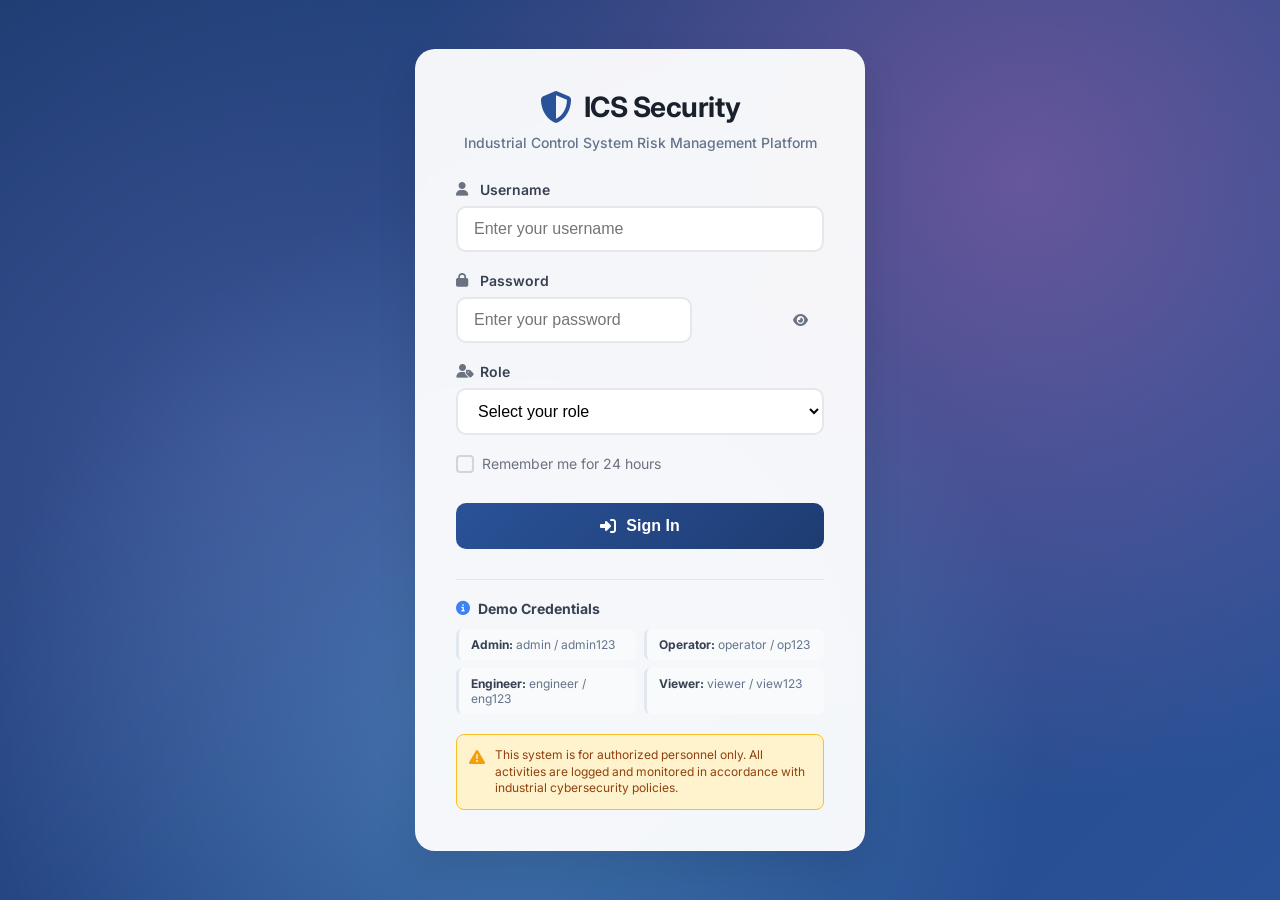
==== dashboard/login.html @ a98034be "Initial commit: ICS Security Risk Management Dashboard with authentication system" ====
<!DOCTYPE html>
<html lang="en">
<head>
  <meta charset="utf-8" />
  <meta name="viewport" content="width=device-width, initial-scale=1" />
  <title>ICS Security Login</title>
  <link rel="preconnect" href="https://fonts.googleapis.com">
  <link rel="preconnect" href="https://fonts.gstatic.com" crossorigin>
  <link href="https://fonts.googleapis.com/css2?family=Inter:wght@400;500;600;700&display=swap" rel="stylesheet">
  <link rel="stylesheet" href="https://cdn.jsdelivr.net/npm/@fortawesome/fontawesome-free@6.5.2/css/all.min.css">
  <link rel="stylesheet" href="login-styles.css" />
</head>
<body>
  <div class="login-container">
    <div class="login-card">
      <div class="login-header">
        <div class="logo">
          <i class="fa-solid fa-shield-halved"></i>
          <h1>ICS Security</h1>
        </div>
        <p>Industrial Control System Risk Management Platform</p>
      </div>
      
      <form id="loginForm" class="login-form">
        <div class="form-group">
          <label for="username">
            <i class="fa-solid fa-user"></i>
            Username
          </label>
          <input 
            type="text" 
            id="username" 
            name="username" 
            required 
            autocomplete="username"
            placeholder="Enter your username"
          />
        </div>
        
        <div class="form-group">
          <label for="password">
            <i class="fa-solid fa-lock"></i>
            Password
          </label>
          <div class="password-input">
            <input 
              type="password" 
              id="password" 
              name="password" 
              required 
              autocomplete="current-password"
              placeholder="Enter your password"
            />
            <button type="button" id="togglePassword" class="password-toggle">
              <i class="fa-solid fa-eye"></i>
            </button>
          </div>
        </div>
        
        <div class="form-group">
          <label for="role">
            <i class="fa-solid fa-user-tag"></i>
            Role
          </label>
          <select id="role" name="role" required>
            <option value="">Select your role</option>
            <option value="admin">System Administrator</option>
            <option value="operator">Control Room Operator</option>
            <option value="engineer">Security Engineer</option>
            <option value="viewer">Read-Only Viewer</option>
          </select>
        </div>
        
        <div class="form-options">
          <label class="checkbox-label">
            <input type="checkbox" id="rememberMe" name="rememberMe">
            <span class="checkmark"></span>
            Remember me for 24 hours
          </label>
        </div>
        
        <button type="submit" class="login-btn" id="loginBtn">
          <i class="fa-solid fa-sign-in-alt"></i>
          Sign In
        </button>
      </form>
      
      <div class="login-footer">
        <div class="demo-credentials">
          <h4><i class="fa-solid fa-info-circle"></i> Demo Credentials</h4>
          <div class="credentials-grid">
            <div class="credential-item">
              <strong>Admin:</strong> admin / admin123
            </div>
            <div class="credential-item">
              <strong>Operator:</strong> operator / op123
            </div>
            <div class="credential-item">
              <strong>Engineer:</strong> engineer / eng123
            </div>
            <div class="credential-item">
              <strong>Viewer:</strong> viewer / view123
            </div>
          </div>
        </div>
        
        <div class="security-notice">
          <i class="fa-solid fa-exclamation-triangle"></i>
          <p>This system is for authorized personnel only. All activities are logged and monitored in accordance with industrial cybersecurity policies.</p>
        </div>
      </div>
    </div>
    
    <!-- Loading Overlay -->
    <div id="loadingOverlay" class="loading-overlay" style="display: none;">
      <div class="loading-spinner">
        <i class="fa-solid fa-spinner fa-spin"></i>
        <p>Authenticating...</p>
      </div>
    </div>
    
    <!-- Alert Messages -->
    <div id="alertContainer" class="alert-container"></div>
  </div>
  
  <script src="login-script.js"></script>
</body>
</html>
---- dashboard/login-styles.css ----
/* ICS Security Login Styles */

* {
  margin: 0;
  padding: 0;
  box-sizing: border-box;
}

body {
  font-family: 'Inter', -apple-system, BlinkMacSystemFont, 'Segoe UI', sans-serif;
  background: linear-gradient(135deg, #1e3c72 0%, #2a5298 100%);
  min-height: 100vh;
  display: flex;
  align-items: center;
  justify-content: center;
  padding: 20px;
  position: relative;
  overflow-x: hidden;
}

/* Animated background particles */
body::before {
  content: '';
  position: absolute;
  top: 0;
  left: 0;
  width: 100%;
  height: 100%;
  background-image: radial-gradient(circle at 20% 50%, rgba(120, 119, 198, 0.3) 0%, transparent 50%),
                    radial-gradient(circle at 80% 20%, rgba(255, 119, 198, 0.3) 0%, transparent 50%),
                    radial-gradient(circle at 40% 80%, rgba(120, 219, 255, 0.3) 0%, transparent 50%);
  animation: float 6s ease-in-out infinite;
  z-index: -1;
}

@keyframes float {
  0%, 100% { transform: translateY(0px); }
  50% { transform: translateY(-20px); }
}

.login-container {
  width: 100%;
  max-width: 450px;
  position: relative;
  z-index: 1;
}

.login-card {
  background: rgba(255, 255, 255, 0.95);
  backdrop-filter: blur(10px);
  border-radius: 20px;
  box-shadow: 0 20px 40px rgba(0, 0, 0, 0.1);
  padding: 40px;
  border: 1px solid rgba(255, 255, 255, 0.2);
  animation: slideUp 0.6s ease-out;
}

@keyframes slideUp {
  from {
    opacity: 0;
    transform: translateY(30px);
  }
  to {
    opacity: 1;
    transform: translateY(0);
  }
}

.login-header {
  text-align: center;
  margin-bottom: 30px;
}

.logo {
  display: flex;
  align-items: center;
  justify-content: center;
  gap: 12px;
  margin-bottom: 10px;
}

.logo i {
  font-size: 32px;
  color: #2a5298;
  animation: pulse 2s ease-in-out infinite;
}

@keyframes pulse {
  0%, 100% { transform: scale(1); }
  50% { transform: scale(1.05); }
}

.logo h1 {
  font-size: 28px;
  font-weight: 700;
  color: #1a202c;
  letter-spacing: -0.5px;
}

.login-header p {
  color: #64748b;
  font-size: 14px;
  font-weight: 500;
}

.login-form {
  display: flex;
  flex-direction: column;
  gap: 20px;
}

.form-group {
  display: flex;
  flex-direction: column;
  gap: 8px;
}

.form-group label {
  display: flex;
  align-items: center;
  gap: 8px;
  font-weight: 600;
  color: #374151;
  font-size: 14px;
}

.form-group label i {
  width: 16px;
  color: #6b7280;
}

.form-group input,
.form-group select {
  padding: 12px 16px;
  border: 2px solid #e5e7eb;
  border-radius: 10px;
  font-size: 16px;
  transition: all 0.3s ease;
  background: white;
}

.form-group input:focus,
.form-group select:focus {
  outline: none;
  border-color: #2a5298;
  box-shadow: 0 0 0 3px rgba(42, 82, 152, 0.1);
}

.password-input {
  position: relative;
}

.password-toggle {
  position: absolute;
  right: 12px;
  top: 50%;
  transform: translateY(-50%);
  background: none;
  border: none;
  color: #6b7280;
  cursor: pointer;
  padding: 4px;
  transition: color 0.3s ease;
}

.password-toggle:hover {
  color: #2a5298;
}

.form-options {
  display: flex;
  align-items: center;
  gap: 12px;
}

.checkbox-label {
  display: flex !important;
  align-items: center;
  gap: 8px;
  cursor: pointer;
  font-size: 14px;
  color: #6b7280;
  font-weight: normal !important;
}

.checkbox-label input[type="checkbox"] {
  display: none;
}

.checkmark {
  width: 18px;
  height: 18px;
  border: 2px solid #d1d5db;
  border-radius: 4px;
  position: relative;
  transition: all 0.3s ease;
}

.checkbox-label input[type="checkbox"]:checked + .checkmark {
  background: #2a5298;
  border-color: #2a5298;
}

.checkbox-label input[type="checkbox"]:checked + .checkmark::after {
  content: '✓';
  position: absolute;
  top: 50%;
  left: 50%;
  transform: translate(-50%, -50%);
  color: white;
  font-size: 12px;
  font-weight: bold;
}

.login-btn {
  display: flex;
  align-items: center;
  justify-content: center;
  gap: 10px;
  padding: 14px 24px;
  background: linear-gradient(135deg, #2a5298 0%, #1e3c72 100%);
  color: white;
  border: none;
  border-radius: 10px;
  font-size: 16px;
  font-weight: 600;
  cursor: pointer;
  transition: all 0.3s ease;
  margin-top: 10px;
}

.login-btn:hover {
  transform: translateY(-2px);
  box-shadow: 0 10px 25px rgba(42, 82, 152, 0.3);
}

.login-btn:active {
  transform: translateY(0);
}

.login-btn:disabled {
  opacity: 0.6;
  cursor: not-allowed;
  transform: none;
}

.login-footer {
  margin-top: 30px;
  padding-top: 20px;
  border-top: 1px solid #e5e7eb;
}

.demo-credentials {
  margin-bottom: 20px;
}

.demo-credentials h4 {
  display: flex;
  align-items: center;
  gap: 8px;
  color: #374151;
  font-size: 14px;
  margin-bottom: 12px;
}

.demo-credentials h4 i {
  color: #3b82f6;
}

.credentials-grid {
  display: grid;
  grid-template-columns: 1fr 1fr;
  gap: 8px;
}

.credential-item {
  background: #f8fafc;
  padding: 8px 12px;
  border-radius: 6px;
  font-size: 12px;
  color: #64748b;
  border-left: 3px solid #e2e8f0;
}

.credential-item strong {
  color: #374151;
}

.security-notice {
  display: flex;
  align-items: flex-start;
  gap: 10px;
  padding: 12px;
  background: #fef3cd;
  border: 1px solid #fbbf24;
  border-radius: 8px;
}

.security-notice i {
  color: #f59e0b;
  margin-top: 2px;
  flex-shrink: 0;
}

.security-notice p {
  font-size: 12px;
  color: #92400e;
  line-height: 1.4;
}

/* Loading Overlay */
.loading-overlay {
  position: fixed;
  top: 0;
  left: 0;
  width: 100%;
  height: 100%;
  background: rgba(0, 0, 0, 0.7);
  display: flex;
  align-items: center;
  justify-content: center;
  z-index: 1000;
  backdrop-filter: blur(4px);
}

.loading-spinner {
  text-align: center;
  color: white;
}

.loading-spinner i {
  font-size: 32px;
  margin-bottom: 12px;
  display: block;
}

.loading-spinner p {
  font-size: 16px;
  font-weight: 500;
}

/* Alert Container */
.alert-container {
  position: fixed;
  top: 20px;
  right: 20px;
  z-index: 1001;
  display: flex;
  flex-direction: column;
  gap: 10px;
}

.alert {
  padding: 12px 16px;
  border-radius: 8px;
  color: white;
  font-weight: 500;
  font-size: 14px;
  max-width: 350px;
  box-shadow: 0 4px 12px rgba(0, 0, 0, 0.15);
  animation: slideInRight 0.3s ease-out;
  position: relative;
  overflow: hidden;
}

@keyframes slideInRight {
  from {
    opacity: 0;
    transform: translateX(100%);
  }
  to {
    opacity: 1;
    transform: translateX(0);
  }
}

.alert.success {
  background: linear-gradient(135deg, #10b981 0%, #059669 100%);
}

.alert.error {
  background: linear-gradient(135deg, #ef4444 0%, #dc2626 100%);
}

.alert.warning {
  background: linear-gradient(135deg, #f59e0b 0%, #d97706 100%);
}

.alert.info {
  background: linear-gradient(135deg, #3b82f6 0%, #2563eb 100%);
}

/* Progress bar for alerts */
.alert::after {
  content: '';
  position: absolute;
  bottom: 0;
  left: 0;
  height: 3px;
  background: rgba(255, 255, 255, 0.3);
  animation: progress 4s linear forwards;
}

@keyframes progress {
  from { width: 100%; }
  to { width: 0%; }
}

/* Responsive Design */
@media (max-width: 480px) {
  .login-card {
    padding: 30px 20px;
    margin: 10px;
  }
  
  .logo h1 {
    font-size: 24px;
  }
  
  .credentials-grid {
    grid-template-columns: 1fr;
  }
  
  .alert-container {
    right: 10px;
    left: 10px;
  }
  
  .alert {
    max-width: none;
  }
}

/* Dark mode support */
@media (prefers-color-scheme: dark) {
  .login-card {
    background: rgba(31, 41, 55, 0.95);
    color: #f9fafb;
  }
  
  .logo h1 {
    color: #f9fafb;
  }
  
  .form-group label {
    color: #d1d5db;
  }
  
  .form-group input,
  .form-group select {
    background: #374151;
    border-color: #4b5563;
    color: #f9fafb;
  }
  
  .credential-item {
    background: #374151;
    color: #d1d5db;
    border-left-color: #4b5563;
  }
  
  .credential-item strong {
    color: #f9fafb;
  }
}
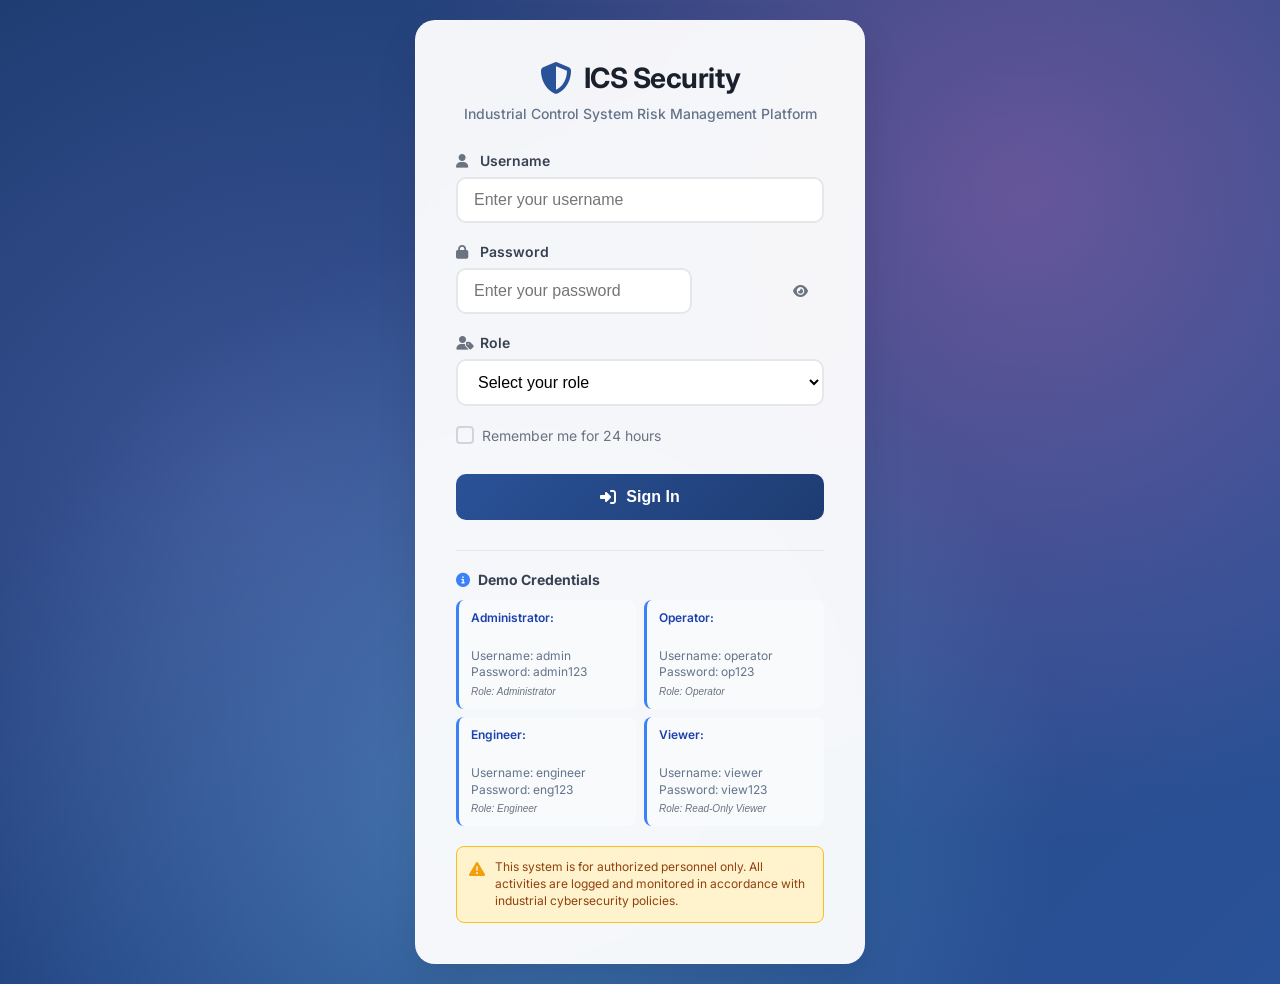
==== commit acc31d24: "Fix role mismatch issue in login system - auto-select correct role when clicking demo credentials" ====
--- a/dashboard/login.html
+++ b/dashboard/login.html
@@ -89,17 +89,29 @@
         <div class="demo-credentials">
           <h4><i class="fa-solid fa-info-circle"></i> Demo Credentials</h4>
           <div class="credentials-grid">
-            <div class="credential-item">
-              <strong>Admin:</strong> admin / admin123
+            <div class="credential-item" data-username="admin" data-password="admin123" data-role="Administrator">
+              <strong>Administrator:</strong><br>
+              Username: admin<br>
+              Password: admin123<br>
+              <small>Role: Administrator</small>
             </div>
-            <div class="credential-item">
-              <strong>Operator:</strong> operator / op123
+            <div class="credential-item" data-username="operator" data-password="op123" data-role="Operator">
+              <strong>Operator:</strong><br>
+              Username: operator<br>
+              Password: op123<br>
+              <small>Role: Operator</small>
             </div>
-            <div class="credential-item">
-              <strong>Engineer:</strong> engineer / eng123
+            <div class="credential-item" data-username="engineer" data-password="eng123" data-role="Engineer">
+              <strong>Engineer:</strong><br>
+              Username: engineer<br>
+              Password: eng123<br>
+              <small>Role: Engineer</small>
             </div>
-            <div class="credential-item">
-              <strong>Viewer:</strong> viewer / view123
+            <div class="credential-item" data-username="viewer" data-password="view123" data-role="Viewer">
+              <strong>Viewer:</strong><br>
+              Username: viewer<br>
+              Password: view123<br>
+              <small>Role: Read-Only Viewer</small>
             </div>
           </div>
         </div>
--- a/dashboard/login-styles.css
+++ b/dashboard/login-styles.css
@@ -275,15 +275,35 @@
 
 .credential-item {
   background: #f8fafc;
-  padding: 8px 12px;
-  border-radius: 6px;
+  padding: 10px 12px;
+  border-radius: 8px;
   font-size: 12px;
   color: #64748b;
-  border-left: 3px solid #e2e8f0;
+  border-left: 3px solid #3b82f6;
+  transition: all 0.2s ease;
+  cursor: pointer;
+  line-height: 1.4;
+}
+
+.credential-item:hover {
+  background: #e0f2fe;
+  border-left-color: #2563eb;
+  transform: translateY(-1px);
+  box-shadow: 0 2px 8px rgba(59, 130, 246, 0.15);
 }
 
 .credential-item strong {
-  color: #374151;
+  color: #1e40af;
+  display: block;
+  margin-bottom: 4px;
+  font-weight: 600;
+}
+
+.credential-item small {
+  color: #6b7280;
+  font-style: italic;
+  display: block;
+  margin-top: 4px;
 }
 
 .security-notice {
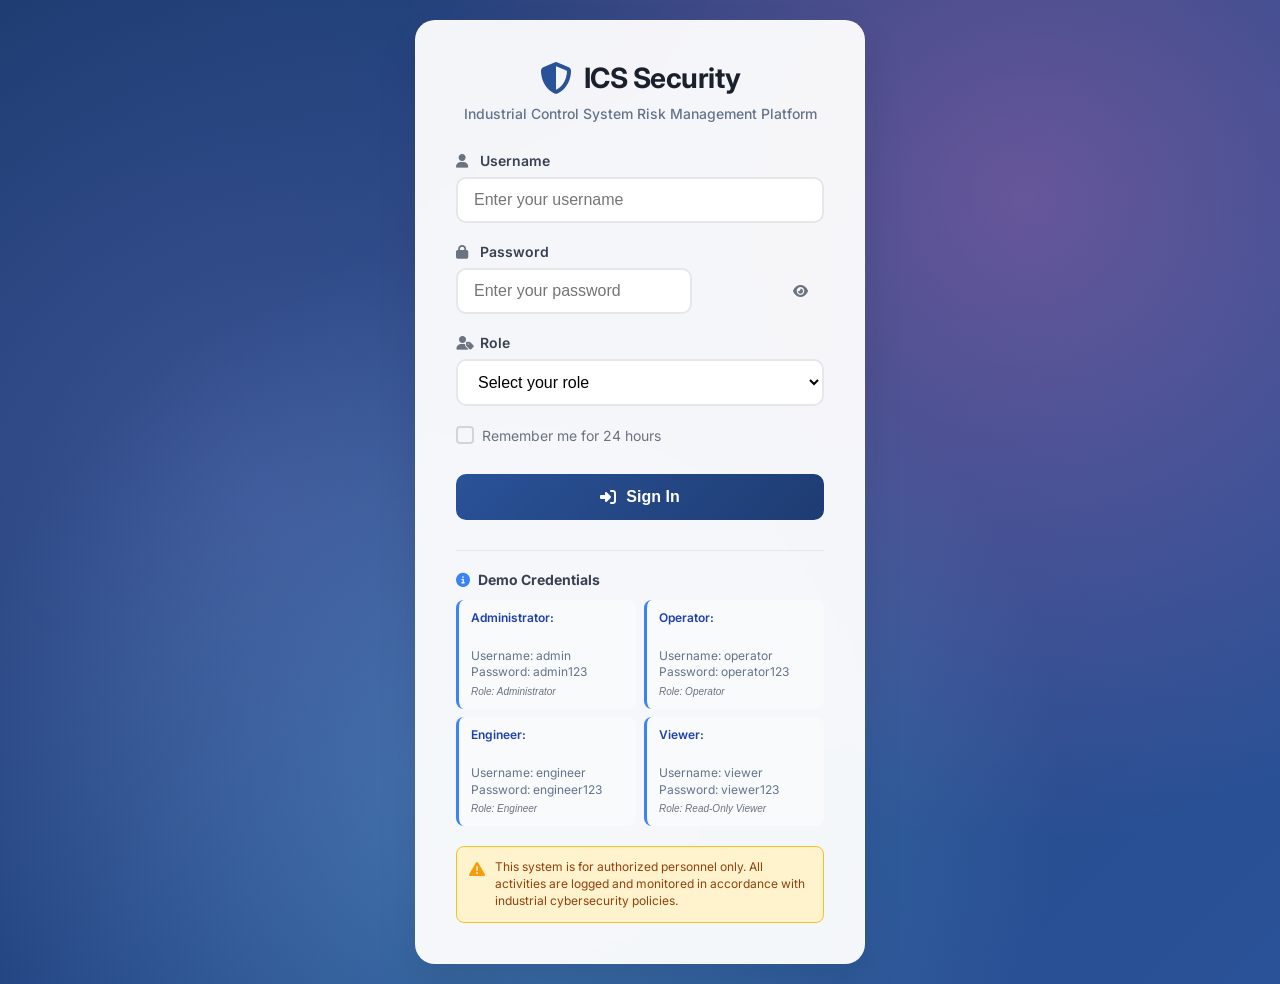
==== commit 23c539b2: "Fix password length validation and role mismatch - update demo passwords to meet requirements" ====
--- a/dashboard/login.html
+++ b/dashboard/login.html
@@ -95,22 +95,22 @@
               Password: admin123<br>
               <small>Role: Administrator</small>
             </div>
-            <div class="credential-item" data-username="operator" data-password="op123" data-role="Operator">
+            <div class="credential-item" data-username="operator" data-password="operator123" data-role="Operator">
               <strong>Operator:</strong><br>
               Username: operator<br>
-              Password: op123<br>
+              Password: operator123<br>
               <small>Role: Operator</small>
             </div>
-            <div class="credential-item" data-username="engineer" data-password="eng123" data-role="Engineer">
+            <div class="credential-item" data-username="engineer" data-password="engineer123" data-role="Engineer">
               <strong>Engineer:</strong><br>
               Username: engineer<br>
-              Password: eng123<br>
+              Password: engineer123<br>
               <small>Role: Engineer</small>
             </div>
-            <div class="credential-item" data-username="viewer" data-password="view123" data-role="Viewer">
+            <div class="credential-item" data-username="viewer" data-password="viewer123" data-role="Read-Only Viewer">
               <strong>Viewer:</strong><br>
               Username: viewer<br>
-              Password: view123<br>
+              Password: viewer123<br>
               <small>Role: Read-Only Viewer</small>
             </div>
           </div>
